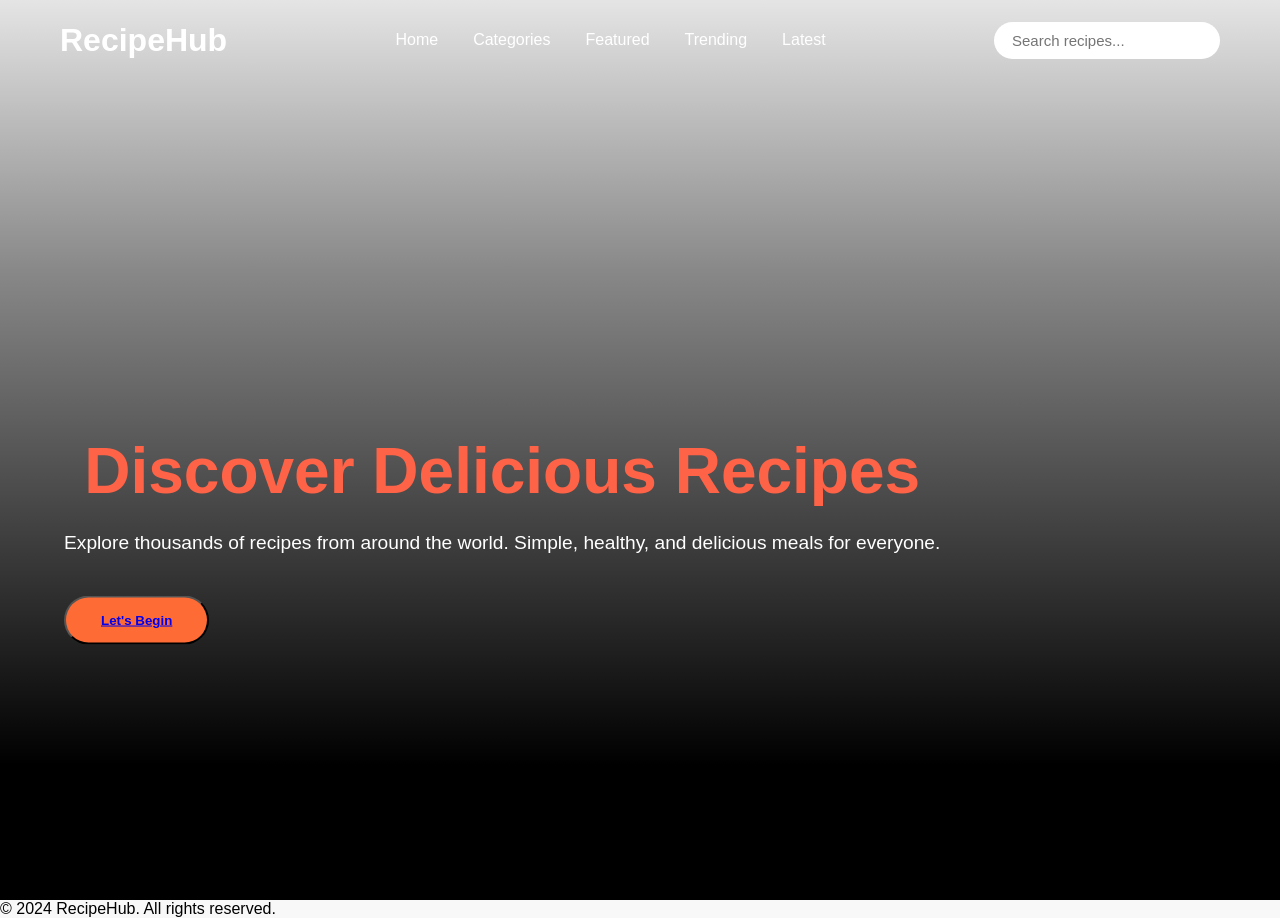
==== index.html @ f1c81ab6 "Refactor navigation bar and enhance hero section styling in HTML and CSS" ====
<!DOCTYPE html>
<html lang="en">
<head>
    <meta charset="UTF-8">
    <meta name="viewport" content="width=device-width, initial-scale=1.0">
    <title>Recipe Collection</title>

    <link rel="stylesheet" href="css/style.css">
</head>
<body>
<header>
    <nav>

        <div class="logo">
            <a href="index.html">RecipeHub</a>
        </div>

        <div class="nav-links">
            <ul>
                <li><a href="#">Home</a></li>
                <li><a href="#">Categories</a></li>
                <li><a href="#">Featured</a></li>
                <li><a href="#">Trending</a></li>
                <li><a href="#">Latest</a></li>
            </ul>
        </div>

        <div class="search-box">
            <input type="search" placeholder="Search recipes...">
        </div>

    </nav>
</header>
<main>
 <section id="hero">

    <video autoplay muted loop playsinline>
<source src="images/bannervideo.mp4" type="video/mp4">
Your browser does not support the video tag .
    </video>

    <div class="overlay"></div>

    <div id="hero-content">

        <h1>Discover Delicious Recipes</h1>

        <p>
            Explore thousands of recipes from around the world.
            Simple, healthy, and delicious meals for everyone.
        </p>

        <button class="hero-btn"><a href="#lets-begin">Let's Begin</a></button>

        <div class="scroll-indicator">

        </div>

    </div>

</section>
</main>

  
<footer>
    <p>&copy; 2024 RecipeHub. All rights reserved.</p>
</footer>

</body>
</html>
---- css/style.css ----
*{
    margin: 0;
    padding: 0;
    box-sizing: border-box;
}

body{
    background-color: #f8f8f8;
    font-family: Arial, sans-serif;
}

/* =========================
   Navigation Bar
========================= */

nav{
    position: fixed;
    top: 0;
    left: 0;

    width: 100%;
    height: 80px;

    display: flex;
    justify-content: space-between;
    align-items: center;

    padding: 0 60px;

    z-index: 1000;

    background: transparent;

    transition: all 0.4s ease;
}
.logo a{
    text-decoration: none;
    color: white;
    font-size: 2rem;
    font-weight: bold;
}
.nav-links ul{
    display: flex;
    list-style: none;
    gap: 35px;
}


.nav-links a{
    text-decoration: none;
    color: white;
    font-size: 1rem;
    font-weight: 500;
    transition: color .3s ease;
}

.nav-links a:hover{
    color: tomato;
}

.search-box input{

    padding:10px 18px;

    border:none;

    border-radius:30px;

    outline:none;

    font-size:15px;
}

/* NavBar Css Ends Here */
#hero{
  position:relative;
  width:100%;
  height:100vh;
  overflow: hidden;
}

#hero video{
  width:100%;
  height:100%;
  object-fit: cover;
}

.overlay{
    position: absolute;
    inset: 0;
    background: linear-gradient(
        to top,
        #000 0%,
        #000 15%,
        rgba(0,0,0,0.85) 30%,
        rgba(0,0,0,0.45) 70%,
        rgba(0,0,0,0.08) 100%
    );
}

/* Banner Content */
#hero-content{
    position: absolute;
    top: 60%;
    left: 5%;
    transform: translateY(-50%);

    z-index: 2;

    color: white;

    max-width: 900px;
}

#hero-content h1{
    font-size: 4rem;
    line-height: 1.1;
    margin-bottom: 20px;
}

#hero-content p{
    font-size: 1.2rem;
    line-height: 1.8;
    margin-bottom: 35px;
}
#hero-content .hero-btn{
    display: inline-block;

    padding: 15px 35px;

    background: #ff6b35;

    color: white;

    text-decoration: none;

    border-radius: 50px;

    font-weight: bold;

    transition: .3s;
}

#hero-content .hero-btn:hover{
    background: #ff8c42;

    transform: translateY(-3px);
}
h1{
    color: tomato;
    text-align: center;
}
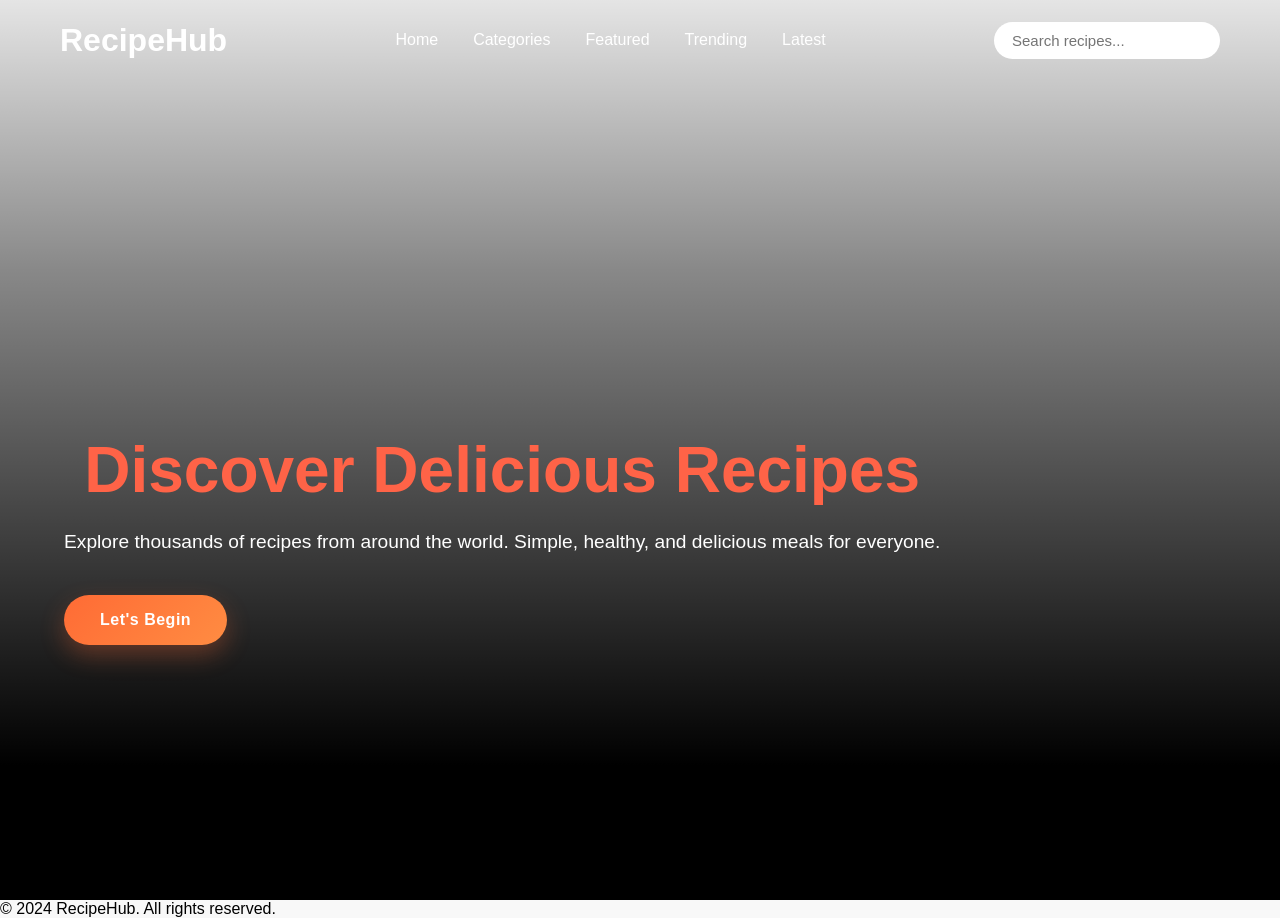
==== commit d837d9cc: "Add CSS files for reset, navbar, and hero sections; update HTML button to link" ====
--- a/index.html
+++ b/index.html
@@ -50,8 +50,9 @@
             Simple, healthy, and delicious meals for everyone.
         </p>
 
-        <button class="hero-btn"><a href="#lets-begin">Let's Begin</a></button>
-
+        <a href="#lets-begin" class="hero-btn">
+    Let's Begin
+</a>
         <div class="scroll-indicator">
 
         </div>
--- a/css/style.css
+++ b/css/style.css
@@ -1,152 +1,5 @@
-*{
-    margin: 0;
-    padding: 0;
-    box-sizing: border-box;
-}
+@import url("reset.css");
 
-body{
-    background-color: #f8f8f8;
-    font-family: Arial, sans-serif;
-}
+@import url("navbar.css");
 
-/* =========================
-   Navigation Bar
-========================= */
-
-nav{
-    position: fixed;
-    top: 0;
-    left: 0;
-
-    width: 100%;
-    height: 80px;
-
-    display: flex;
-    justify-content: space-between;
-    align-items: center;
-
-    padding: 0 60px;
-
-    z-index: 1000;
-
-    background: transparent;
-
-    transition: all 0.4s ease;
-}
-.logo a{
-    text-decoration: none;
-    color: white;
-    font-size: 2rem;
-    font-weight: bold;
-}
-.nav-links ul{
-    display: flex;
-    list-style: none;
-    gap: 35px;
-}
-
-
-.nav-links a{
-    text-decoration: none;
-    color: white;
-    font-size: 1rem;
-    font-weight: 500;
-    transition: color .3s ease;
-}
-
-.nav-links a:hover{
-    color: tomato;
-}
-
-.search-box input{
-
-    padding:10px 18px;
-
-    border:none;
-
-    border-radius:30px;
-
-    outline:none;
-
-    font-size:15px;
-}
-
-/* NavBar Css Ends Here */
-#hero{
-  position:relative;
-  width:100%;
-  height:100vh;
-  overflow: hidden;
-}
-
-#hero video{
-  width:100%;
-  height:100%;
-  object-fit: cover;
-}
-
-.overlay{
-    position: absolute;
-    inset: 0;
-    background: linear-gradient(
-        to top,
-        #000 0%,
-        #000 15%,
-        rgba(0,0,0,0.85) 30%,
-        rgba(0,0,0,0.45) 70%,
-        rgba(0,0,0,0.08) 100%
-    );
-}
-
-/* Banner Content */
-#hero-content{
-    position: absolute;
-    top: 60%;
-    left: 5%;
-    transform: translateY(-50%);
-
-    z-index: 2;
-
-    color: white;
-
-    max-width: 900px;
-}
-
-#hero-content h1{
-    font-size: 4rem;
-    line-height: 1.1;
-    margin-bottom: 20px;
-}
-
-#hero-content p{
-    font-size: 1.2rem;
-    line-height: 1.8;
-    margin-bottom: 35px;
-}
-#hero-content .hero-btn{
-    display: inline-block;
-
-    padding: 15px 35px;
-
-    background: #ff6b35;
-
-    color: white;
-
-    text-decoration: none;
-
-    border-radius: 50px;
-
-    font-weight: bold;
-
-    transition: .3s;
-}
-
-#hero-content .hero-btn:hover{
-    background: #ff8c42;
-
-    transform: translateY(-3px);
-}
-h1{
-    color: tomato;
-    text-align: center;
-}+@import url("hero.css");
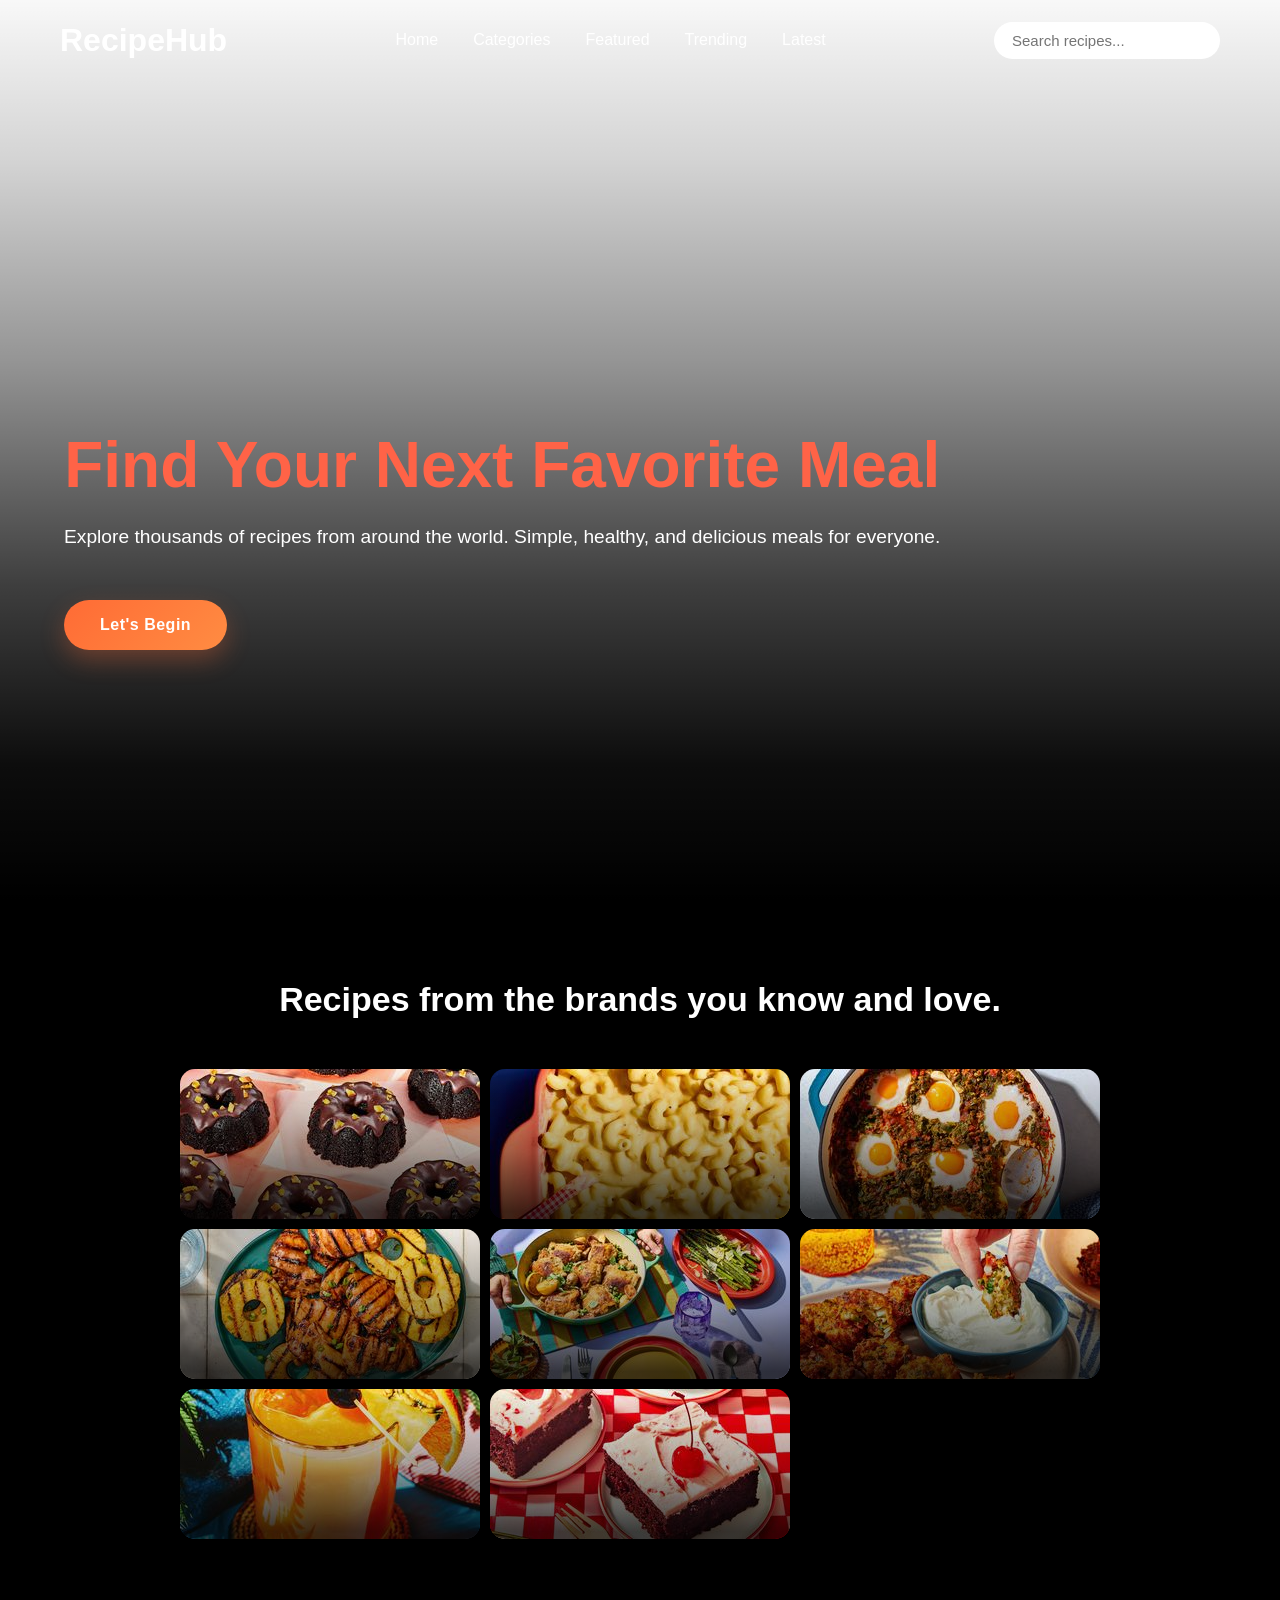
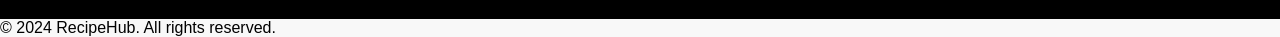
==== commit 97d53962: "Add new image file img8.jpg to the images directory" ====
--- a/index.html
+++ b/index.html
@@ -28,9 +28,14 @@
         <div class="search-box">
             <input type="search" placeholder="Search recipes...">
         </div>
+  <div class="menu-toggle">
+        ☰
+    </div>
 
     </nav>
 </header>
+
+<!-- Main Content -->
 <main>
  <section id="hero">
 
@@ -43,7 +48,7 @@
 
     <div id="hero-content">
 
-        <h1>Discover Delicious Recipes</h1>
+        <h1>Find Your Next Favorite Meal</h1>
 
         <p>
             Explore thousands of recipes from around the world.
@@ -60,6 +65,55 @@
     </div>
 
 </section>
+<!-- Brands Section -->
+
+<section id="brands">
+
+    <h2>Recipes from the brands you know and love.</h2>
+
+    <div class="brands-container">
+
+        <div class="brand-card">
+            <img src="images/img1.jpg" alt="AllRecipes">
+            <h3>AllRecipes</h3>
+        </div>
+
+        <div class="brand-card">
+            <img src="images/img2.jpg" alt="EatingWell">
+            <h3>EatingWell</h3>
+        </div>
+
+        <div class="brand-card">
+            <img src="images/img3.jpg" alt="Simply Recipes">
+            <h3>Simply Recipes</h3>
+        </div>
+
+        <div class="brand-card">
+            <img src="images/img4.jpg" alt="Spruce Eats">
+            <h3>Spruce Eats</h3>
+        </div>
+         <div class="brand-card">
+            <img src="images/img5.jpg" alt="EatingWell">
+            <h3>EatingWell</h3>
+        </div>
+         <div class="brand-card">
+            <img src="images/img6.jpg" alt="EatingWell">
+            <h3>EatingWell</h3>
+        </div>
+         <div class="brand-card">
+            <img src="images/img7.jpg" alt="EatingWell">
+            <h3>EatingWell</h3>
+        </div>
+        <div class="brand-card">
+            <img src="images/img8.jpg" alt="EatingWell">
+            <h3>EatingWell</h3>
+        </div>
+        <!-- more cards -->
+
+    </div>
+
+</section>
+
 </main>
 
   
--- a/css/style.css
+++ b/css/style.css
@@ -2,4 +2,6 @@
 
 @import url("navbar.css");
 
-@import url("hero.css");+@import url("hero.css");
+
+@import url("brands.css");
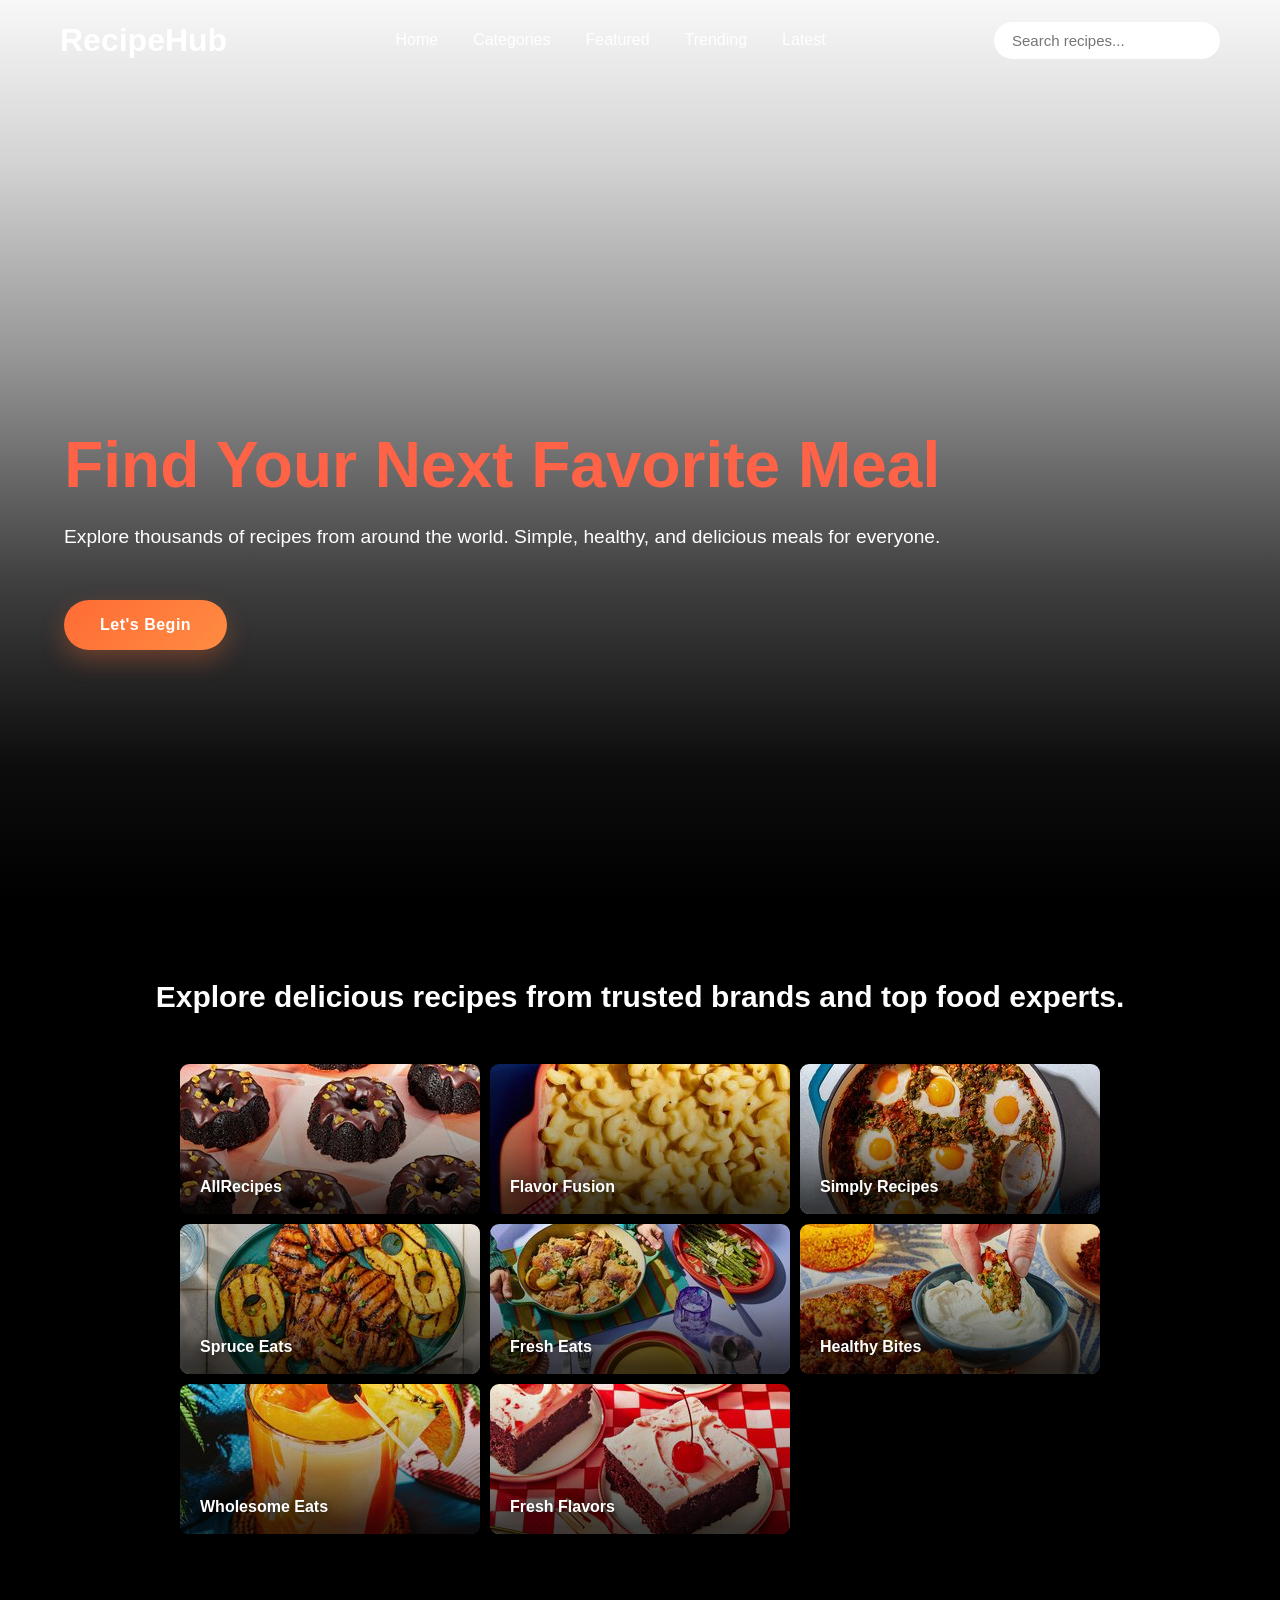
==== commit 92c0af34: "Update brands section content and styles; adjust font sizes and card details" ====
--- a/index.html
+++ b/index.html
@@ -69,7 +69,7 @@
 
 <section id="brands">
 
-    <h2>Recipes from the brands you know and love.</h2>
+    <h2>Explore delicious recipes from trusted brands and top food experts.</h2>
 
     <div class="brands-container">
 
@@ -80,7 +80,7 @@
 
         <div class="brand-card">
             <img src="images/img2.jpg" alt="EatingWell">
-            <h3>EatingWell</h3>
+            <h3>Flavor Fusion</h3>
         </div>
 
         <div class="brand-card">
@@ -94,19 +94,19 @@
         </div>
          <div class="brand-card">
             <img src="images/img5.jpg" alt="EatingWell">
-            <h3>EatingWell</h3>
+            <h3>Fresh Eats</h3>
         </div>
          <div class="brand-card">
             <img src="images/img6.jpg" alt="EatingWell">
-            <h3>EatingWell</h3>
+            <h3>Healthy Bites</h3>
         </div>
          <div class="brand-card">
-            <img src="images/img7.jpg" alt="EatingWell">
-            <h3>EatingWell</h3>
+            <img src="images/img7.jpg" alt="Wholesome Eats">
+            <h3>Wholesome Eats</h3>
         </div>
         <div class="brand-card">
             <img src="images/img8.jpg" alt="EatingWell">
-            <h3>EatingWell</h3>
+            <h3>Fresh Flavors</h3>
         </div>
         <!-- more cards -->
 
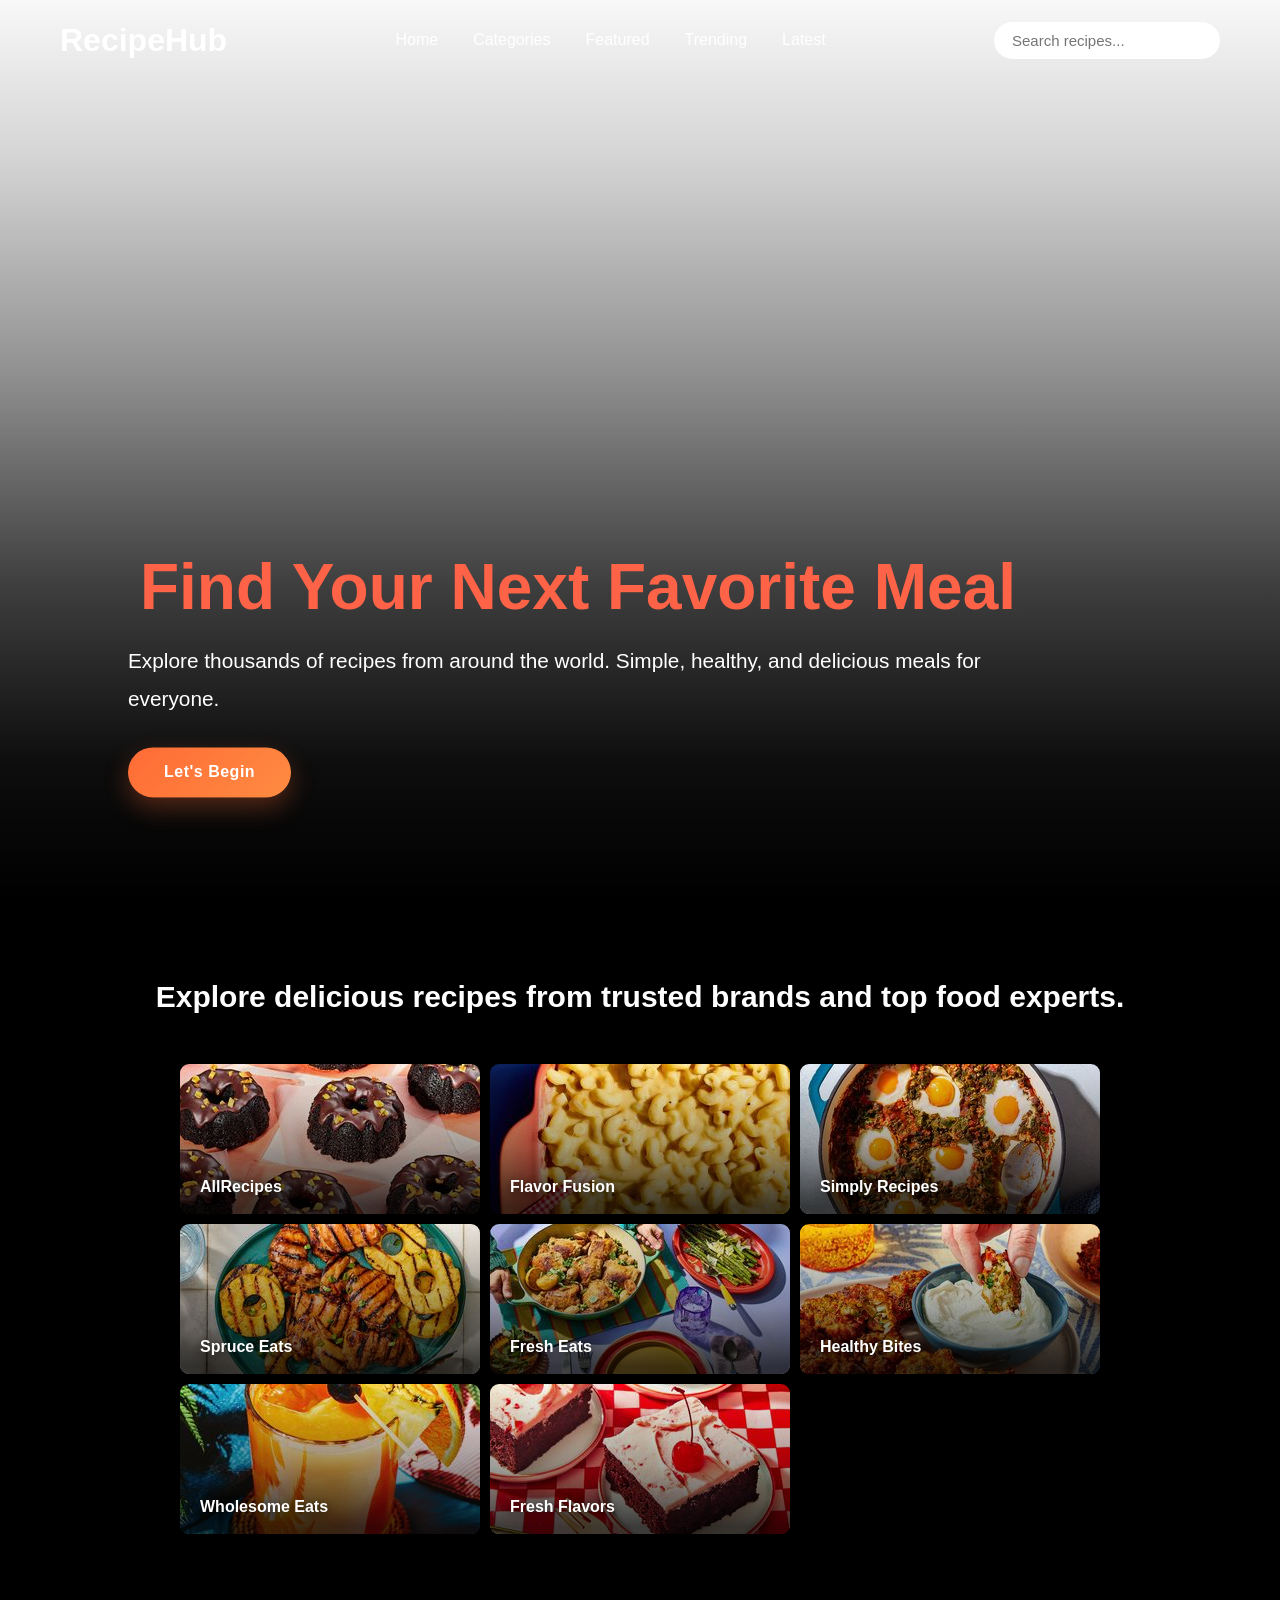
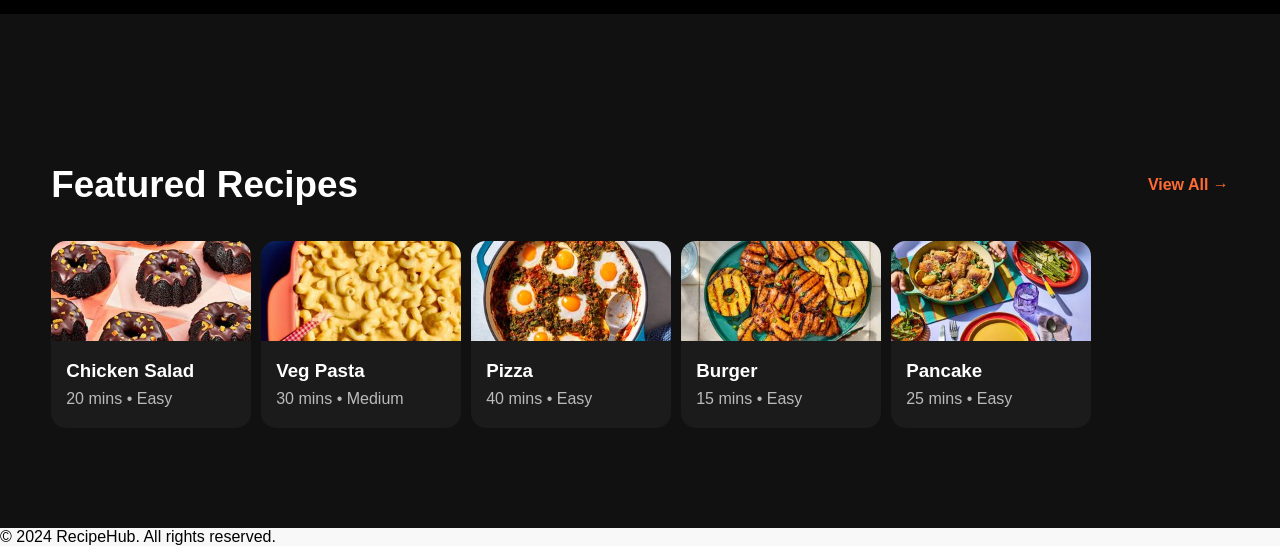
==== commit d598f0d0: "Update brands and hero sections for responsive design; add featured recipes section with styling" ====
--- a/index.html
+++ b/index.html
@@ -113,7 +113,51 @@
     </div>
 
 </section>
+<!-- Featured Recipes -->
+<section id="featured-recipes">
+    <div id="featured-container">
 
+    <div class="section-heading">
+        <h2>Featured Recipes</h2>
+        <a href="#">View All →</a>
+    </div>
+
+    <div class="recipe-row">
+
+        <div class="recipe-card">
+            <img src="images/img1.jpg" alt="">
+            <h3>Chicken Salad</h3>
+            <p>20 mins • Easy</p>
+        </div>
+
+        <div class="recipe-card">
+            <img src="images/img2.jpg" alt="">
+            <h3>Veg Pasta</h3>
+            <p>30 mins • Medium</p>
+        </div>
+
+        <div class="recipe-card">
+            <img src="images/img3.jpg" alt="">
+            <h3>Pizza</h3>
+            <p>40 mins • Easy</p>
+        </div>
+
+        <div class="recipe-card">
+            <img src="images/img4.jpg" alt="">
+            <h3>Burger</h3>
+            <p>15 mins • Easy</p>
+        </div>
+
+        <div class="recipe-card">
+            <img src="images/img5.jpg" alt="">
+            <h3>Pancake</h3>
+            <p>25 mins • Easy</p>
+        </div>
+
+    </div>
+    </div>
+
+</section>
 </main>
 
   
--- a/css/style.css
+++ b/css/style.css
@@ -4,4 +4,6 @@
 
 @import url("hero.css");
 
-@import url("brands.css");+@import url("brands.css");
+
+@import url("featured.css");
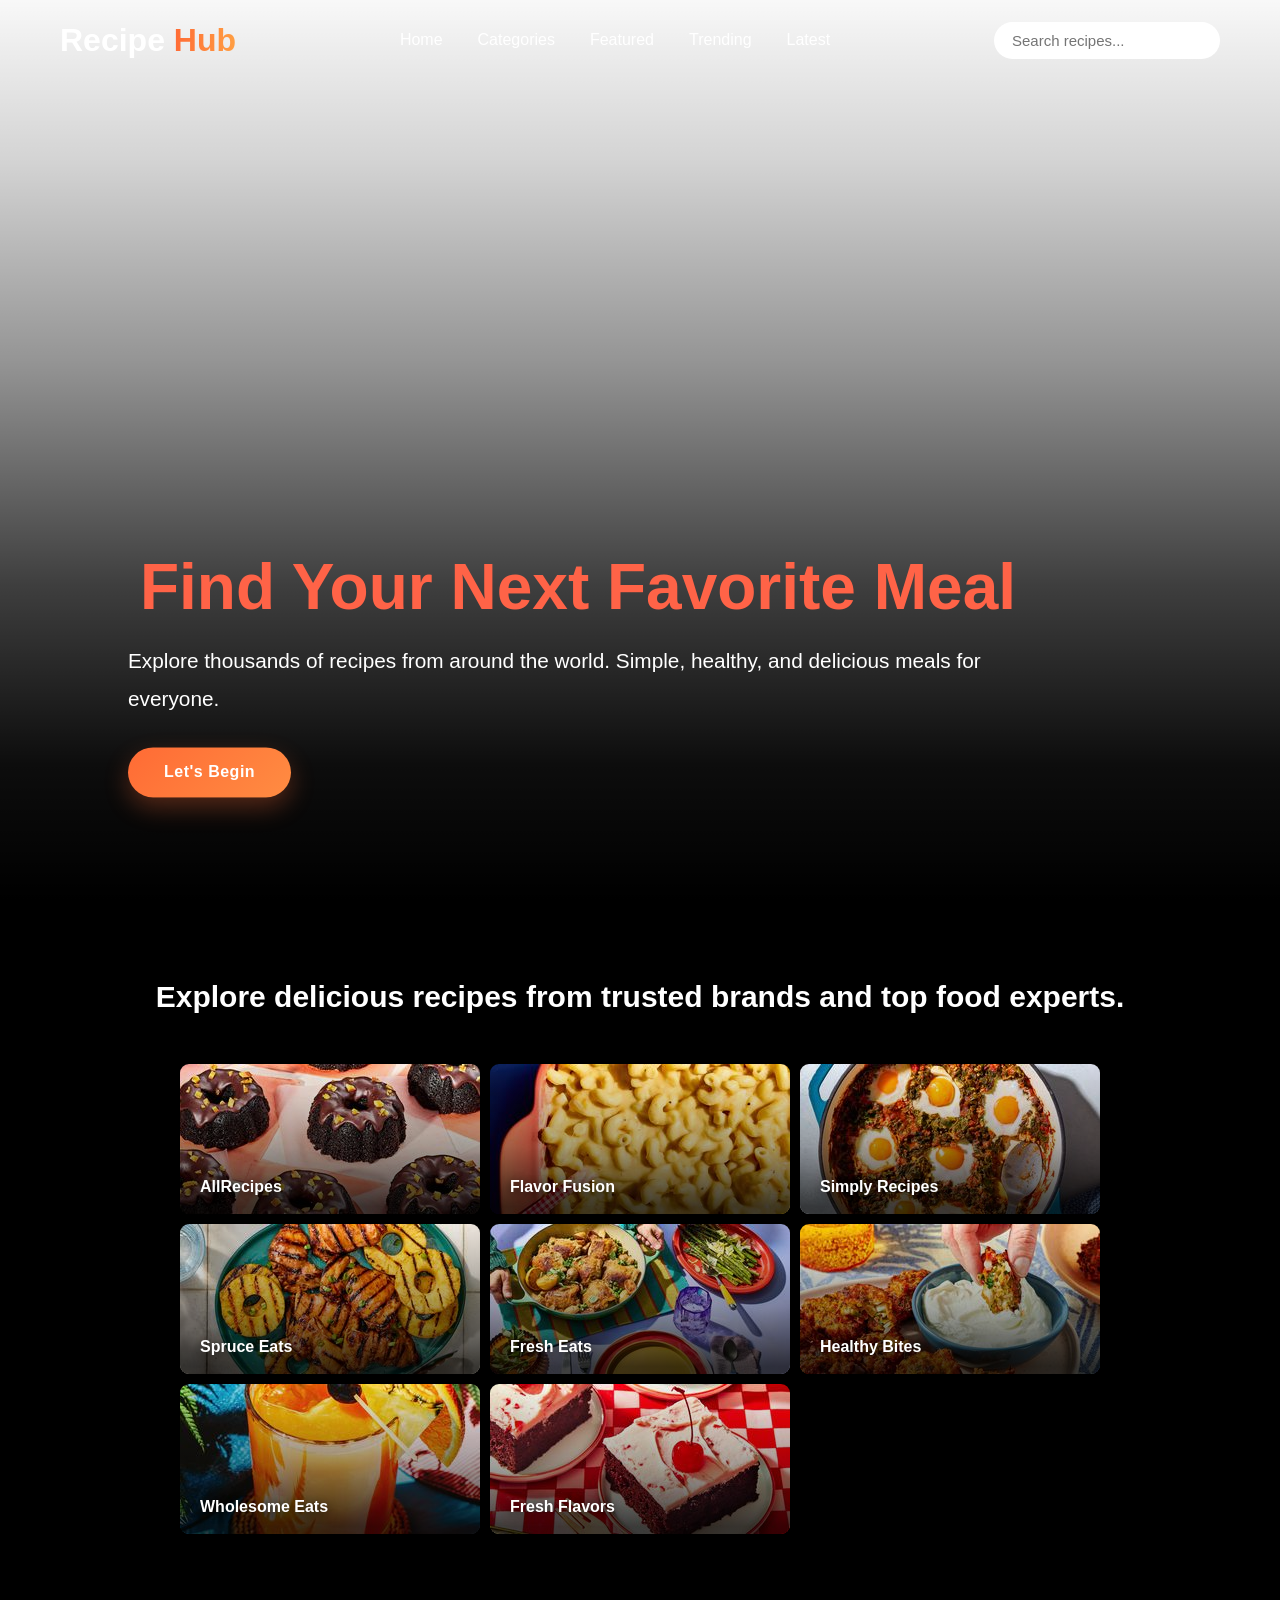
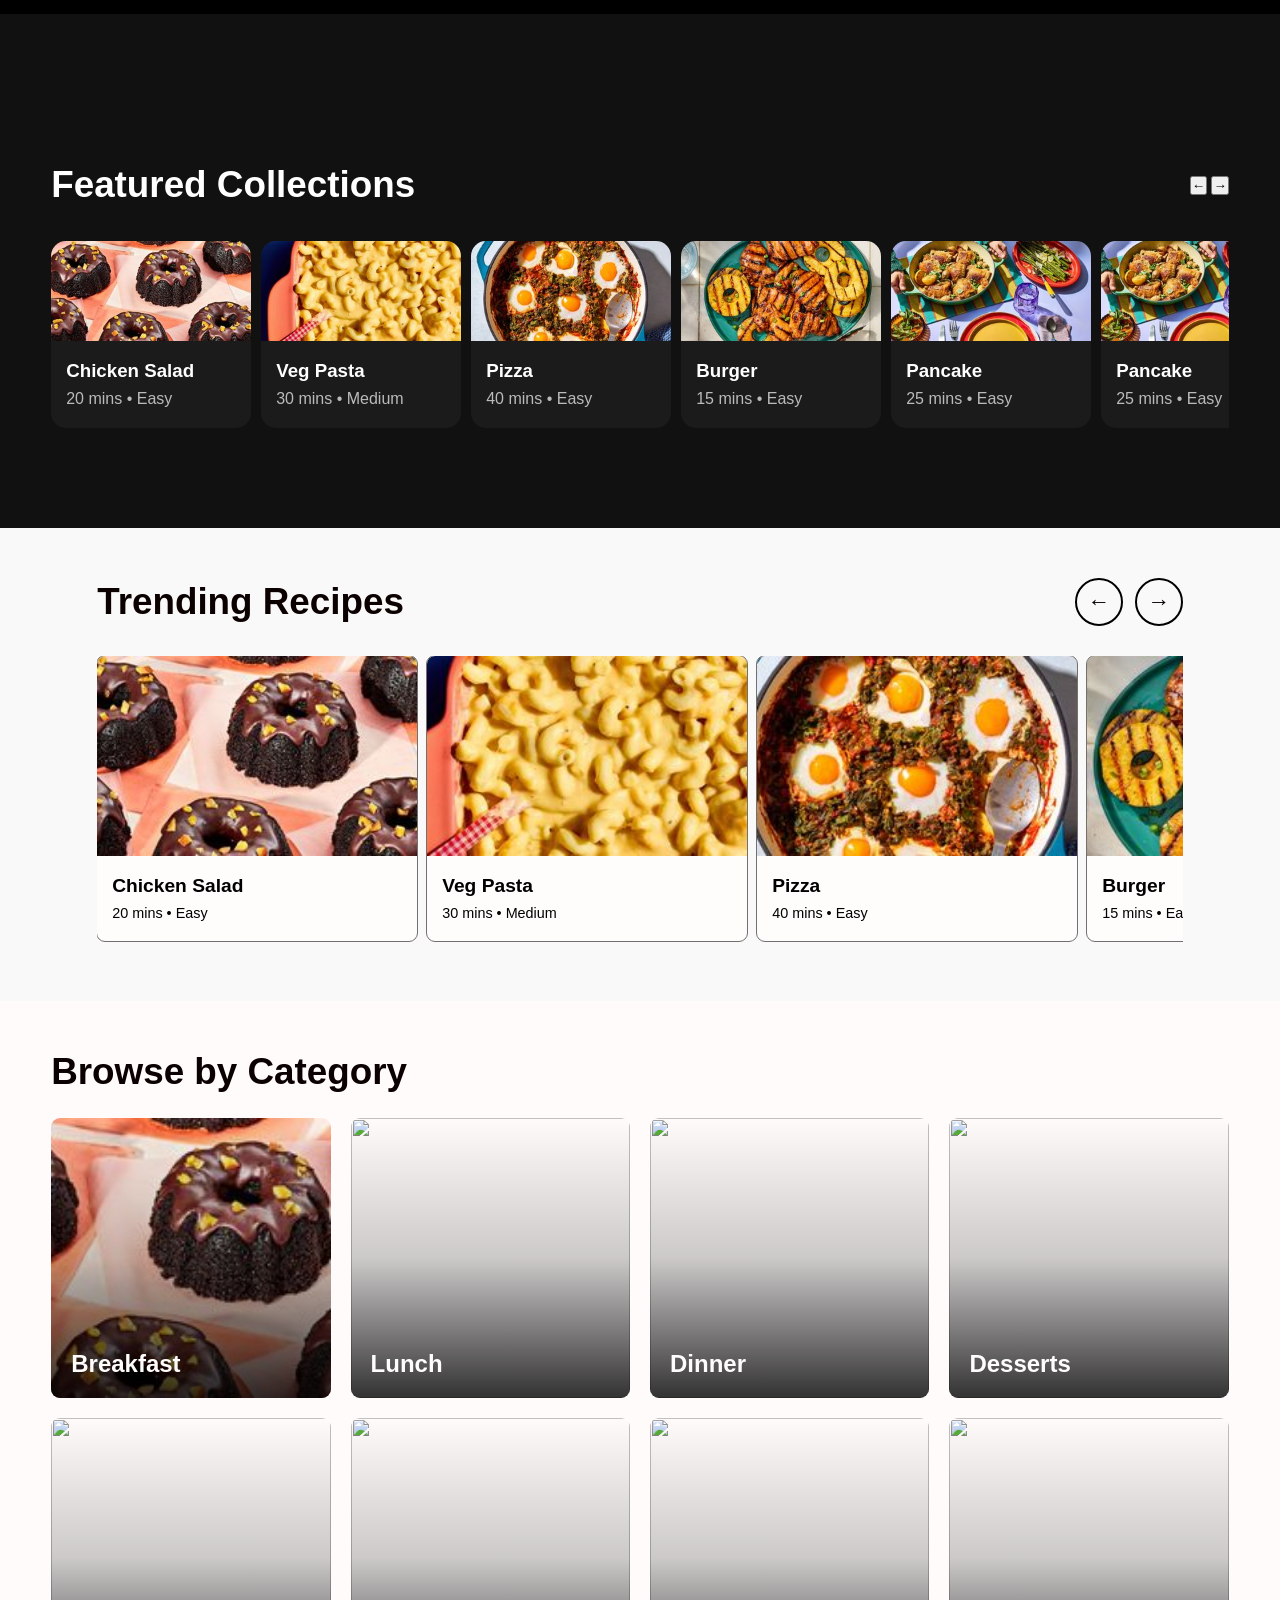
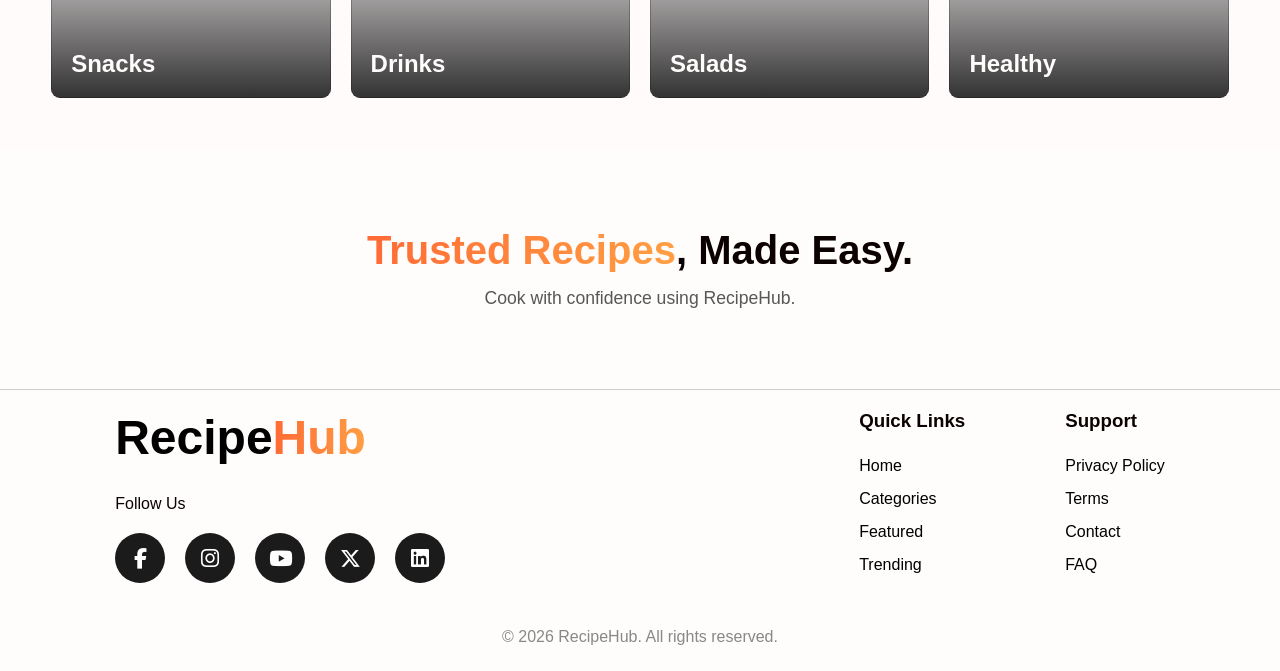
==== commit 9ffba481: "Add new sections for trending recipes and categories; update footer and navbar styles" ====
--- a/index.html
+++ b/index.html
@@ -4,7 +4,8 @@
     <meta charset="UTF-8">
     <meta name="viewport" content="width=device-width, initial-scale=1.0">
     <title>Recipe Collection</title>
-
+<link rel="stylesheet"
+href="https://cdnjs.cloudflare.com/ajax/libs/font-awesome/6.7.2/css/all.min.css">
     <link rel="stylesheet" href="css/style.css">
 </head>
 <body>
@@ -12,7 +13,8 @@
     <nav>
 
         <div class="logo">
-            <a href="index.html">RecipeHub</a>
+            <a href="index.html">
+               Recipe <span id="nav-logo">Hub</span></a>
         </div>
 
         <div class="nav-links">
@@ -118,8 +120,11 @@
     <div id="featured-container">
 
     <div class="section-heading">
-        <h2>Featured Recipes</h2>
-        <a href="#">View All →</a>
+        <h2>Featured Collections</h2>
+         <div class="scroll-buttons">
+        <button class="scroll-btn">&#8592;</button>
+        <button class="scroll-btn">&#8594;</button>
+    </div>
     </div>
 
     <div class="recipe-row">
@@ -153,17 +158,207 @@
             <h3>Pancake</h3>
             <p>25 mins • Easy</p>
         </div>
-
-    </div>
-    </div>
-
-</section>
+         <div class="recipe-card">
+            <img src="images/img5.jpg" alt="">
+            <h3>Pancake</h3>
+            <p>25 mins • Easy</p>
+        </div>
+         <div class="recipe-card">
+            <img src="images/img5.jpg" alt="">
+            <h3>Pancake</h3>
+            <p>25 mins • Easy</p>
+        </div>
+
+    </div>
+    </div>
+
+</section>
+
+<!-- Trending Recipes -->
+<section id="trending-recipes">
+    <div id="trending-container">
+
+    <div class="trending-section-heading">
+        <h2>Trending Recipes</h2>
+         <div class="trending-scroll-buttons">
+        <button class="scroll-btn2">&#8592;</button>
+        <button class="scroll-btn2">&#8594;</button>
+    </div>
+    </div>
+
+    <div class="trending-recipe-row">
+
+        <div class="trending-recipe-card">
+            <img src="images/img1.jpg" alt="">
+            <h3>Chicken Salad</h3>
+            <p>20 mins • Easy</p>
+        </div>
+
+        <div class="trending-recipe-card">
+            <img src="images/img2.jpg" alt="">
+            <h3>Veg Pasta</h3>
+            <p>30 mins • Medium</p>
+        </div>
+
+        <div class="trending-recipe-card">
+            <img src="images/img3.jpg" alt="">
+            <h3>Pizza</h3>
+            <p>40 mins • Easy</p>
+        </div>
+
+        <div class="trending-recipe-card">
+            <img src="images/img4.jpg" alt="">
+            <h3>Burger</h3>
+            <p>15 mins • Easy</p>
+        </div>
+
+        <div class="trending-recipe-card">
+            <img src="images/img5.jpg" alt="">
+            <h3>Pancake</h3>
+            <p>25 mins • Easy</p>
+        </div>
+         <div class="trending-recipe-card">
+            <img src="images/img5.jpg" alt="">
+            <h3>Pancake</h3>
+            <p>25 mins • Easy</p>
+        </div>
+
+    </div>
+    </div>
+
+</section>
+
+<!-- Categories -->
+ <section id="categories">
+
+    <div class="category-section-container">
+
+        <div class="category-section-heading">
+            <h2>Browse by Category</h2>
+        </div>
+
+        <div class="category-grid">
+
+            <div class="category-card">
+                <img src="images/img1.jpg" alt="">
+                <h3>Breakfast</h3>
+            </div>
+
+            <div class="category-card">
+                <img src="images/lunch.jpg" alt="">
+                <h3>Lunch</h3>
+            </div>
+
+            <div class="category-card">
+                <img src="images/dinner.jpg" alt="">
+                <h3>Dinner</h3>
+            </div>
+
+            <div class="category-card">
+                <img src="images/dessert.jpg" alt="">
+                <h3>Desserts</h3>
+            </div>
+
+            <div class="category-card">
+                <img src="images/snacks.jpg" alt="">
+                <h3>Snacks</h3>
+            </div>
+
+            <div class="category-card">
+                <img src="images/drinks.jpg" alt="">
+                <h3>Drinks</h3>
+            </div>
+
+            <div class="category-card">
+                <img src="images/salad.jpg" alt="">
+                <h3>Salads</h3>
+            </div>
+
+            <div class="category-card">
+                <img src="images/healthy.jpg" alt="">
+                <h3>Healthy</h3>
+            </div>
+
+        </div>
+
+    </div>
+
+</section>
+
+<!-- Footer -->
+ <footer id="footer">
+
+    <div class="footer-top">
+
+        <h2>
+            <span id ="highlight">Trusted Recipes</span>, Made Easy.</h2>
+        <p>Cook with confidence using RecipeHub.</p>
+
+    </div>
+
+    <div class="footer-container">
+
+        <div class="footer-left">
+
+            <h2 class="footer-logo">
+                Recipe<span id="logo-highlight">Hub</span>
+                </h2>
+
+            <p class="follow-text">Follow Us</p>
+
+            <div class="social-icons">
+
+    <a href="#"><i class="fa-brands fa-facebook-f"></i></a>
+
+    <a href="#"><i class="fa-brands fa-instagram"></i></a>
+
+    <a href="#"><i class="fa-brands fa-youtube"></i></a>
+
+    <a href="#"><i class="fa-brands fa-x-twitter"></i></a>
+
+    <a href="#"><i class="fa-brands fa-linkedin"></i></a>
+
+</div>
+
+        </div>
+
+        <div class="footer-links">
+
+            <div>
+
+                <h3>Quick Links</h3>
+
+                <a href="#">Home</a>
+                <a href="#">Categories</a>
+                <a href="#">Featured</a>
+                <a href="#">Trending</a>
+
+            </div>
+
+            <div>
+
+                <h3>Support</h3>
+
+                <a href="#">Privacy Policy</a>
+                <a href="#">Terms</a>
+                <a href="#">Contact</a>
+                <a href="#">FAQ</a>
+
+            </div>
+
+        </div>
+
+    </div>
+
+    <div class="footer-bottom">
+
+        <p>© 2026 RecipeHub. All rights reserved.</p>
+
+    </div>
+
+</footer>
 </main>
 
-  
-<footer>
-    <p>&copy; 2024 RecipeHub. All rights reserved.</p>
-</footer>
 
 </body>
 </html>
--- a/css/style.css
+++ b/css/style.css
@@ -6,4 +6,10 @@
 
 @import url("brands.css");
 
-@import url("featured.css");+@import url("featured.css");
+
+@import url("trending.css");
+
+@import url("category.css");
+
+@import url("footer.css");
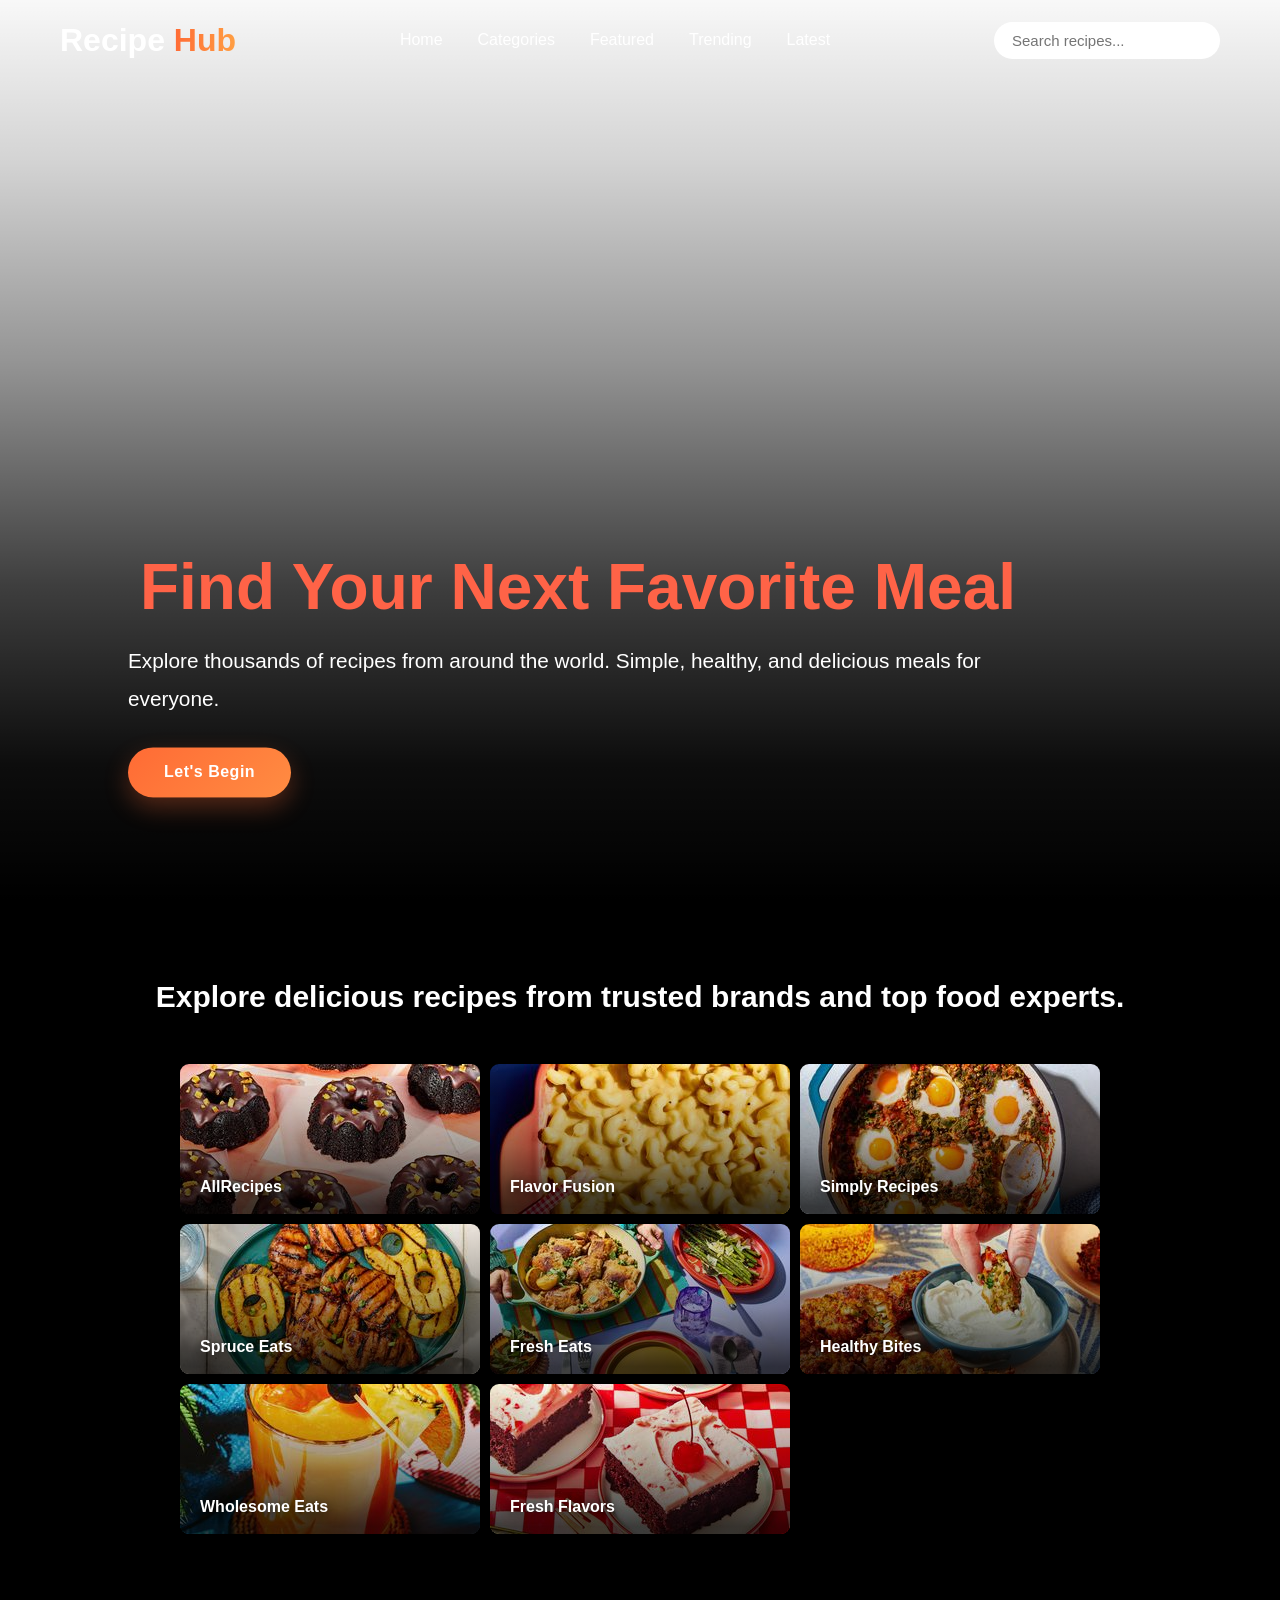
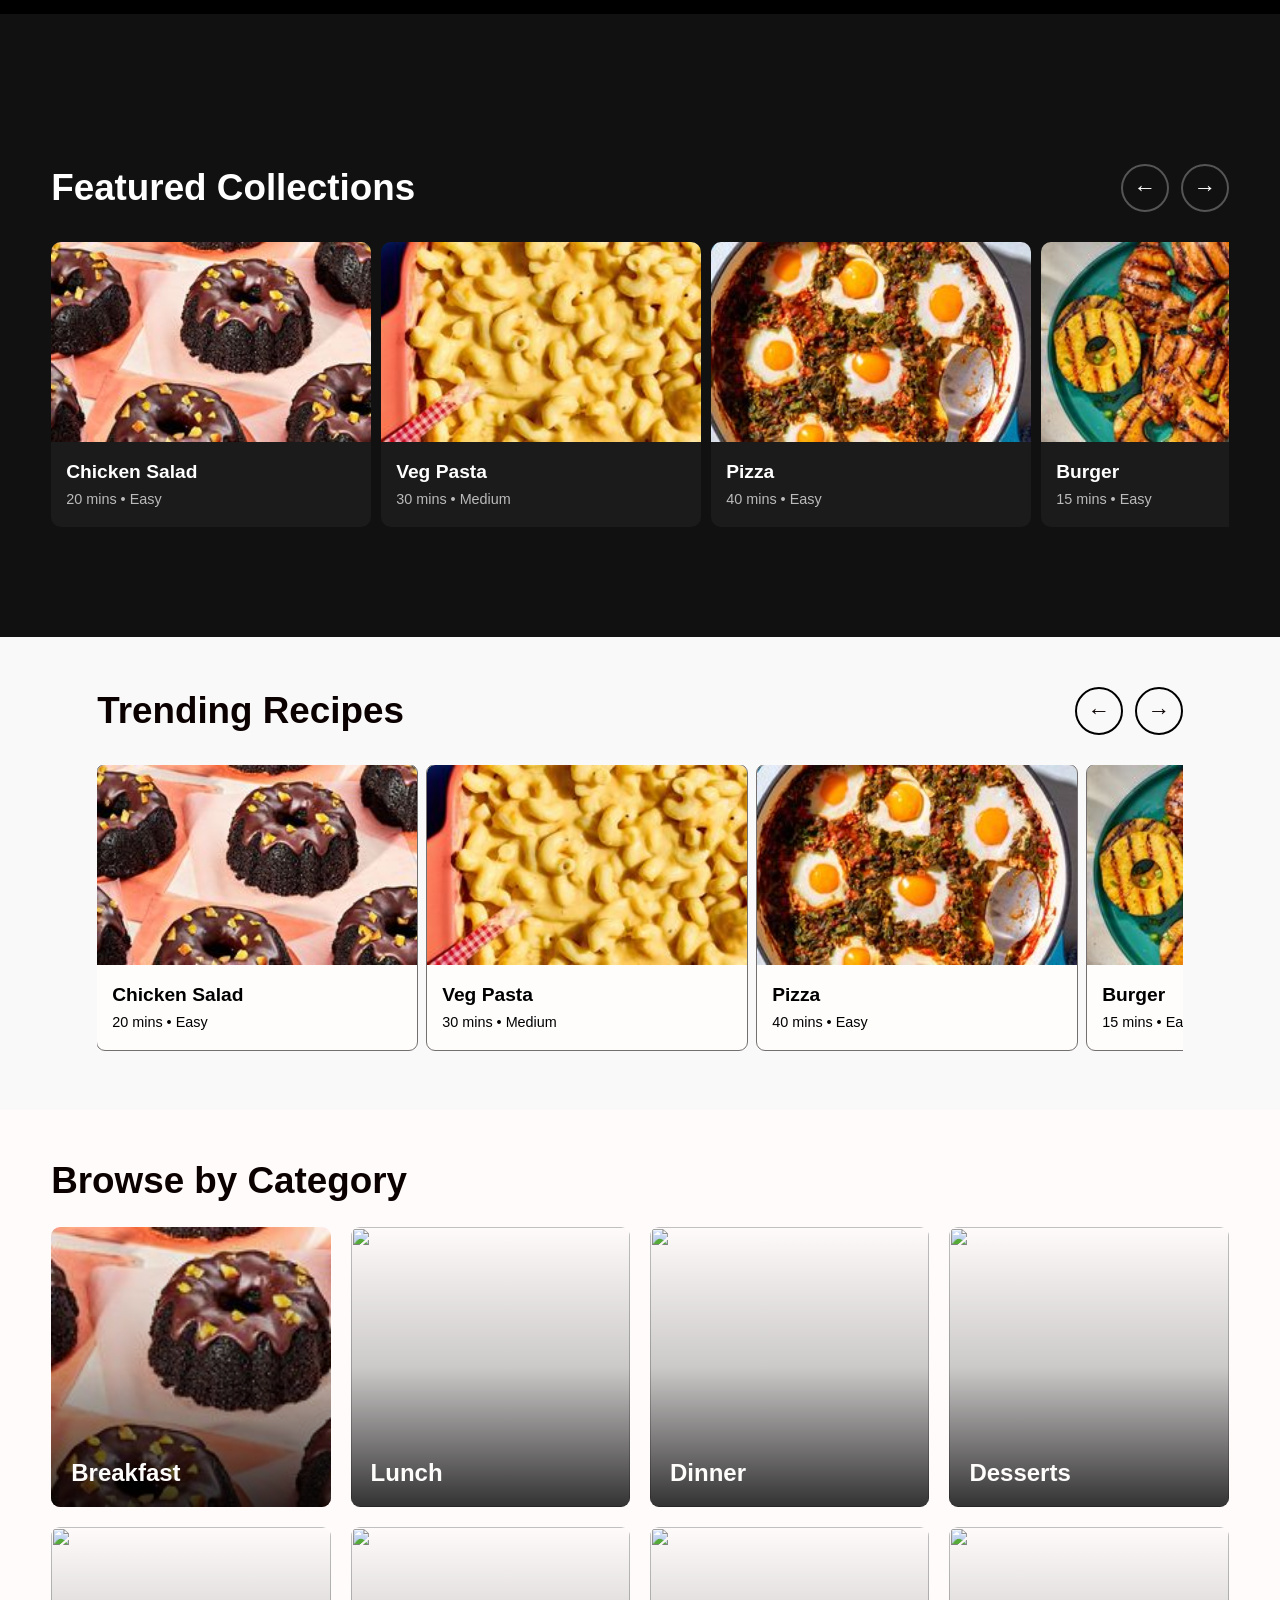
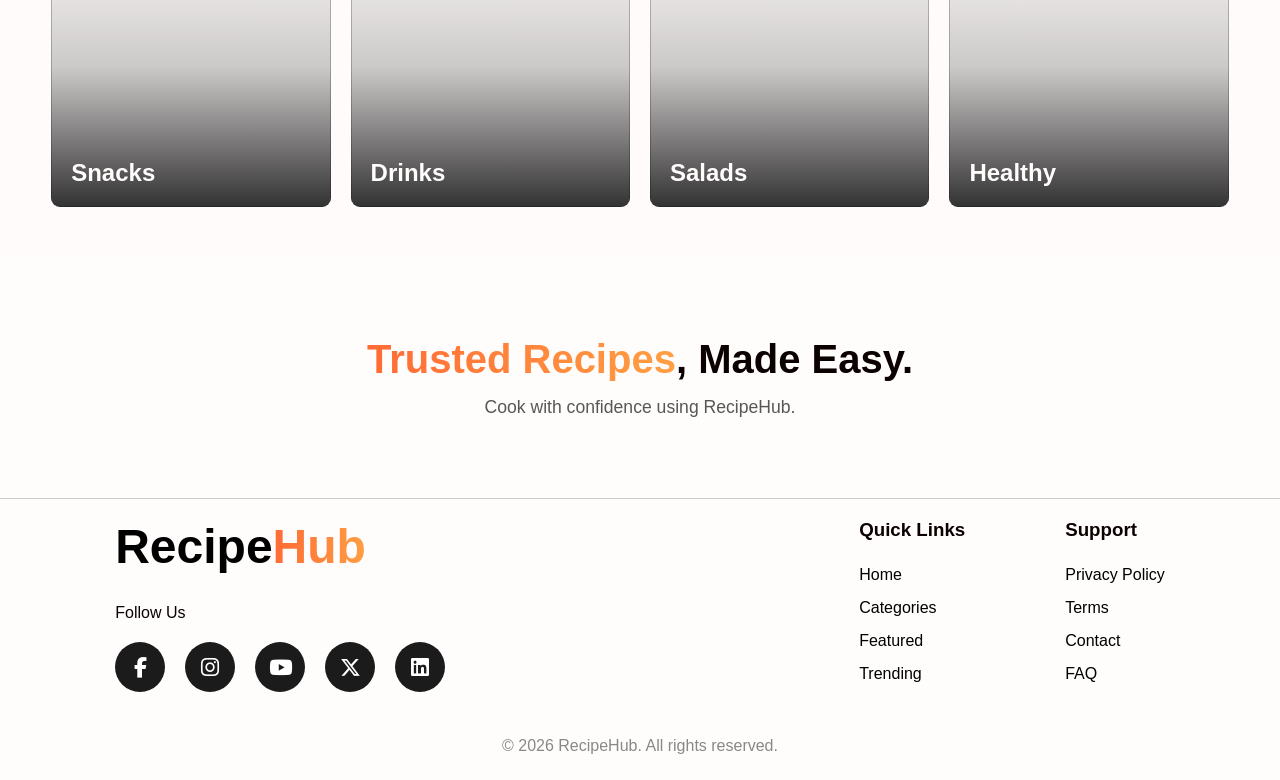
==== commit d8fc385b: "Refactor recipe page layout and styles; update color scheme and add recipe links" ====
--- a/index.html
+++ b/index.html
@@ -4,9 +4,9 @@
     <meta charset="UTF-8">
     <meta name="viewport" content="width=device-width, initial-scale=1.0">
     <title>Recipe Collection</title>
-<link rel="stylesheet"
-href="https://cdnjs.cloudflare.com/ajax/libs/font-awesome/6.7.2/css/all.min.css">
+<link rel="stylesheet" href="https://cdnjs.cloudflare.com/ajax/libs/font-awesome/6.7.2/css/all.min.css">
     <link rel="stylesheet" href="css/style.css">
+    
 </head>
 <body>
 <header>
@@ -130,43 +130,57 @@
     <div class="recipe-row">
 
         <div class="recipe-card">
+            <a href="pages/recipe.html" class="recipe-link">
             <img src="images/img1.jpg" alt="">
             <h3>Chicken Salad</h3>
             <p>20 mins • Easy</p>
-        </div>
-
-        <div class="recipe-card">
+            </a>
+        </div>
+
+        <div class="recipe-card">
+            <a href="pages/recipe.html" class="recipe-link">
             <img src="images/img2.jpg" alt="">
             <h3>Veg Pasta</h3>
             <p>30 mins • Medium</p>
-        </div>
-
-        <div class="recipe-card">
+            </a>
+        </div>
+
+        <div class="recipe-card">
+            <a href="pages/recipe.html" class="recipe-link">
             <img src="images/img3.jpg" alt="">
             <h3>Pizza</h3>
             <p>40 mins • Easy</p>
-        </div>
-
-        <div class="recipe-card">
+            </a>
+        </div>
+
+        <div class="recipe-card">
+            <a href="pages/recipe.html" class="recipe-link">
             <img src="images/img4.jpg" alt="">
             <h3>Burger</h3>
             <p>15 mins • Easy</p>
-        </div>
-
-        <div class="recipe-card">
-            <img src="images/img5.jpg" alt="">
-            <h3>Pancake</h3>
-            <p>25 mins • Easy</p>
+            </a>
+        </div>
+
+        <div class="recipe-card">
+            <a href="pages/recipe.html" class="recipe-link">
+            <img src="images/img5.jpg" alt="">
+            <h3>Pancake</h3>
+            <p>25 mins • Easy</p>
+            </a>
         </div>
          <div class="recipe-card">
-            <img src="images/img5.jpg" alt="">
-            <h3>Pancake</h3>
-            <p>25 mins • Easy</p>
+            <a href="pages/recipe.html" class="recipe-link">
+            <img src="images/img5.jpg" alt="">
+            <h3>Pancake</h3>
+            <p>25 mins • Easy</p>
+            </a>
         </div>
          <div class="recipe-card">
-            <img src="images/img5.jpg" alt="">
-            <h3>Pancake</h3>
-            <p>25 mins • Easy</p>
+            <a href="pages/recipe.html" class="recipe-link">
+            <img src="images/img5.jpg" alt="">
+            <h3>Pancake</h3>
+            <p>25 mins • Easy</p>
+            </a>
         </div>
 
     </div>
--- a/css/style.css
+++ b/css/style.css
@@ -13,3 +13,4 @@
 @import url("category.css");
 
 @import url("footer.css");
+
